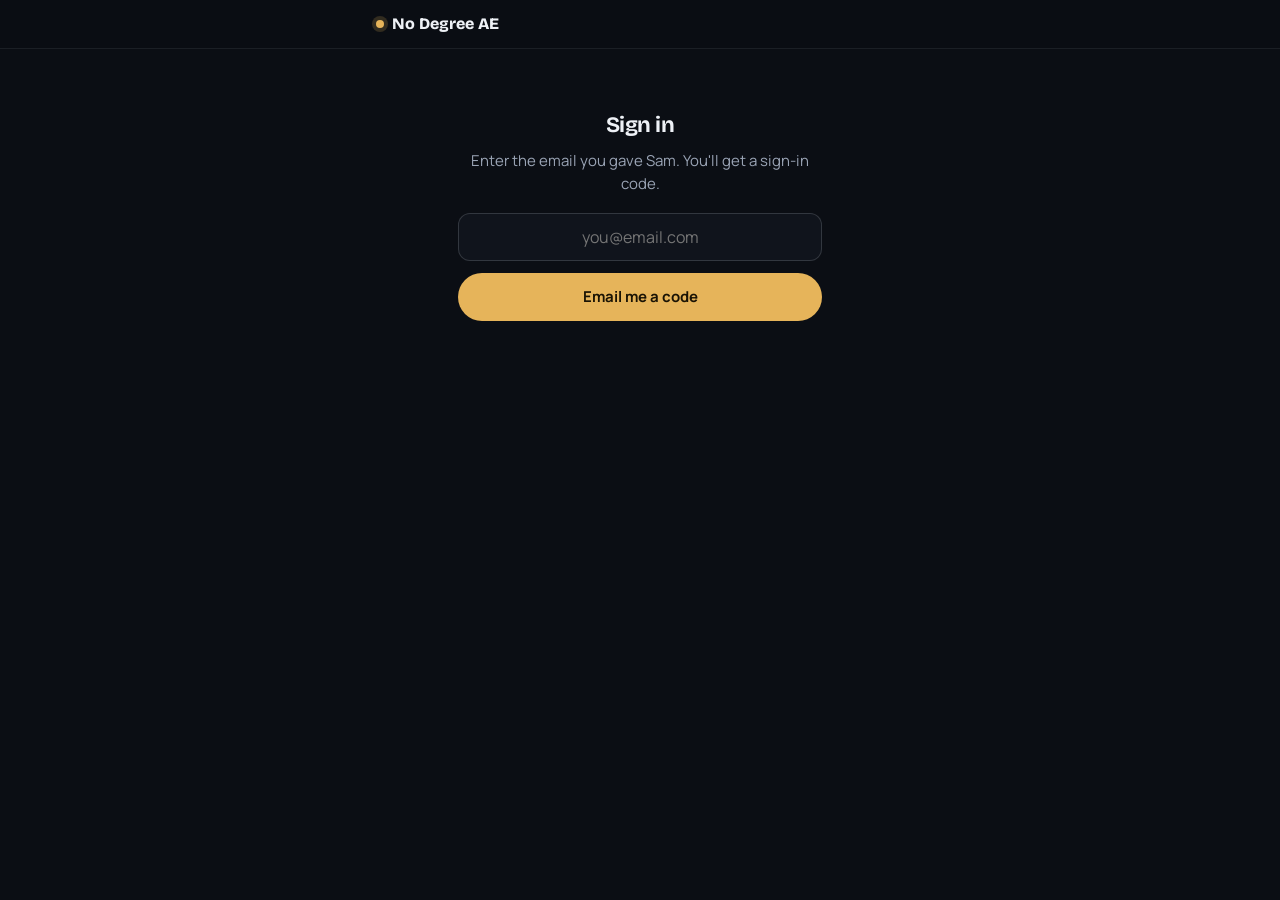
==== portal/index.html @ 03558340 "Client portal with sign-in" ====
<!doctype html>
<html lang="en">
<head>
<meta charset="utf-8">
<meta name="viewport" content="width=device-width, initial-scale=1, viewport-fit=cover">
<meta name="theme-color" content="#0B0E14">
<meta name="robots" content="noindex, nofollow">
<meta name="referrer" content="no-referrer">
<title>Client portal · No Degree AE</title>
<link rel="preconnect" href="https://fonts.googleapis.com">
<link rel="stylesheet" href="https://fonts.googleapis.com/css2?family=Bricolage+Grotesque:opsz,wght@12..96,600;12..96,700;12..96,800&family=Manrope:wght@400;500;600;700&display=swap">
<link rel="stylesheet" href="/portal/portal.css?v=2">
</head>
<body>
<div class="top">
  <div class="wrap">
    <div class="bar1">
      <div class="brand"><i></i>No Degree AE</div>
      <div class="whose"><span id="whose"></span><span class="save" id="save"></span></div>
    </div>
    <div class="tabs" role="tablist" id="tabs" hidden>
      <button role="tab" data-view="today" aria-selected="true">Today</button>
      <button role="tab" data-view="list" aria-selected="false">Full list</button>
    </div>
    <div class="prog" id="prog" hidden>
      <div class="prog-row"><b id="prog-n"></b><span id="prog-t"></span></div>
      <div class="track"><i id="prog-bar"></i></div>
    </div>
  </div>
</div>
<div class="banner" id="banner" hidden></div>
<div class="tbar" id="tbar" hidden><span>Your test page. Clients never see it.</span><span><button id="t-next">Skip to next day</button> <button id="t-reset">Start over</button></span></div>
<main><div class="wrap" id="view"><div class="center"><p>Loading…</p></div></div></main>
<div class="wrap acct" id="acct" hidden></div>

<script src="/portal/supabase.js?v=2.119.0"></script>
<script src="/portal/lib.js?v=2"></script>
<script src="/portal/sb.js?v=2"></script>
<script>
(function () {
  'use strict';
  var esc = PQ.esc, marked = PQ.marked, st = function (id) { return PQ.st(S, id); };
  // Sam can open any client's page read-only from his dashboard: /portal/#ro=<client id>. Row-level security decides if that's allowed.
  var RO = /^#ro=/.test(location.hash), ROID = RO ? location.hash.slice(4) : null, HDR = {};
  var RAW = null, Q = null, S = null, VIEW = 'today', OPEN = {}, outbox = [], sending = false, DRAFT = '', REPDRAFT = {}, MGRDRAFT = {};
  // RAW is the queue Sam loaded. Q is RAW plus any reps the client added themselves.
  var view = document.getElementById('view'), banner = document.getElementById('banner'), saveEl = document.getElementById('save');
  if (RO) document.body.className = 'ro';

  /* ---------- loading ---------- */
  function fail(title, text, retry) {
    document.getElementById('tabs').hidden = true; document.getElementById('prog').hidden = true;
    view.innerHTML = '<div class="center"><h2>' + esc(title) + '</h2><p>' + esc(text) + '</p>' + (retry ? '<div class="acts" style="justify-content:center"><button class="b primary" id="retry">Try again</button></div>' : '') + '</div>';
    if (retry) document.getElementById('retry').addEventListener('click', load);
  }
  function load() {
    PQ.api({ op: 'get', ro: RO, id: ROID }, HDR).then(function (r) {
      if (r.status === 401) return PQ.start(load);
      if (r.status === 404) return fail('Nothing here', RO ? 'That client isn\'t on the list anymore.' : 'Your page isn\'t set up yet. Text Sam.');
      if (r.status !== 200) return fail('Couldn\'t load your queue', 'Something went wrong on our side.', true);
      if (!r.body.queue.companies.length) {
        if (!RO && PQ.me().role === 'admin') { location.replace('/portal/hq.html'); return; }
        document.getElementById('whose').textContent = r.body.name;
        return fail('Your list is being built', 'Sam is putting your companies together. He\'ll tell you when it\'s ready. Your page will be right here.');
      }
      RAW = r.body.queue; S = r.body.state;
      if (!S.items) S.items = {}; if (!S.day) S.day = { i: 0, date: null, taps: 0, ts: null };
      Q = PQ.merge(RAW, S);
      document.getElementById('whose').textContent = r.body.name + (r.body.label ? ' · ' + r.body.label : '');
      document.title = r.body.name + '\'s queue · No Degree AE';
      document.getElementById('tabs').hidden = false;
      if (RO) { banner.className = 'banner info'; banner.textContent = 'Read-only view. Taps are off, and this doesn\'t count as the client opening the page.'; banner.hidden = false; }
      return maybeAdvance().then(render);
    }, function () { fail('You\'re offline', 'Check your connection and try again.', true); });
  }
  /* A new calendar day moves the queue forward one day, but only if yesterday was worked (or had nothing in it). */
  function maybeAdvance() {
    var today = PQ.localDate(), day = S.day;
    if (RO || !day.date || day.date >= today) return Promise.resolve();
    var t = PQ.today(Q, S), next = ((day.taps > 0 || t.total === 0) && !t.past) ? day.i + 1 : day.i;
    return PQ.api({ op: 'day', i: next, d: today }, HDR).then(function (r) { if (r.status === 200) S.day = r.body.day; }, function () {});
  }

  /* ---------- saving ---------- */
  function setSave(text, bad) { saveEl.textContent = text; saveEl.className = 'save' + (bad ? ' bad' : ''); }
  function showBanner(text, btn, fn) {
    banner.className = 'banner'; banner.innerHTML = esc(text) + (btn ? ' <button id="bbtn">' + esc(btn) + '</button>' : ''); banner.hidden = false;
    if (btn) document.getElementById('bbtn').addEventListener('click', fn);
  }
  function hideBanner() { if (!RO) banner.hidden = true; }
  function pump() {
    if (sending || !outbox.length) return;
    sending = true; setSave('Saving…'); attempt(outbox[0], 0);
  }
  function attempt(job, n) {
    PQ.api(job.body, HDR).then(function (r) {
      if (r.status === 200) {
        outbox.shift(); sending = false; hideBanner();
        if (job.body.op === 'day') { S.day = r.body.day; render(); window.scrollTo(0, 0); }
        if (job.body.op === 'suggest') { S.reqs = r.body.reqs; var y = window.scrollY; render(); window.scrollTo(0, y); }
        if (job.body.op === 'setmgr') { S.mgr = r.body.mgr; Q = PQ.merge(RAW, S); var y3 = window.scrollY; render(); window.scrollTo(0, y3); }
        if (job.body.op === 'addrep' || job.body.op === 'delrep') { S.extra = r.body.extra; if (job.body.op === 'delrep') delete S.items[job.body.id]; Q = PQ.merge(RAW, S); var y2 = window.scrollY; render(); window.scrollTo(0, y2); }
        if (outbox.length) pump(); else setSave('Saved');
      } else if (r.status >= 500 && n < 3) {
        setTimeout(function () { attempt(job, n + 1); }, 1200 * (n + 1));
      } else {
        outbox.length = 0; sending = false; setSave('Not saved', true);
        showBanner('That didn\'t save. Reloading your queue.'); load();
      }
    }, function () {
      if (n < 3) return setTimeout(function () { attempt(job, n + 1); }, 1500 * (n + 1));
      sending = false; setSave('Not saved', true);
      showBanner('You\'re offline. Your last taps aren\'t saved yet.', 'Retry', pump);
    });
  }
  function tap(id, set, undo) {
    if (RO) return;
    var now = Date.now();
    if (undo) { delete S.items[id]; }
    else { var it = S.items[id] || (S.items[id] = { t: {} }); if (!it.t) it.t = {}; set.forEach(function (f) { if (!it[f]) { it[f] = true; it.t[f] = now; (it.d || (it.d = {}))[f] = S.day.i || 0; } }); }
    if (!S.day.date) { S.day.date = PQ.localDate(); S.day.ts = now; }
    S.day.taps = (S.day.taps || 0) + 1;
    outbox.push({ body: undo ? { op: 'tap', id: id, undo: true, d: PQ.localDate() } : { op: 'tap', id: id, set: set, d: PQ.localDate() } });
    Q = PQ.merge(RAW, S); // a rep call can unlock the manager steps and change who they're written around
    pump();
  }
  /* The client found companies on their own. They go to Sam to check, never straight into the queue. */
  function suggest() {
    var text = DRAFT.trim(); if (RO || !text) return;
    if (!S.reqs) S.reqs = [];
    S.reqs.push({ id: 'tmp' + Date.now(), t: Date.now(), text: text.slice(0, 2000) }); DRAFT = '';
    outbox.push({ body: { op: 'suggest', text: text.slice(0, 2000) } }); pump();
  }
  /* The client found another SDR or BDR at a company on their list. It goes straight in; the messages write themselves. */
  function addRep(n) {
    var d = REPDRAFT[n] || {}, name = (d.name || '').trim(); if (RO || !name) return;
    REPDRAFT[n] = {}; outbox.push({ body: { op: 'addrep', co: n, name: name.slice(0, 60), url: (d.url || '').trim() } }); pump();
  }
  /* Who's hiring. Sam only lists someone he checked. If not listed (or a rep says it's someone else), the client types the name. */
  function setMgr(n, clear) {
    if (RO) return; var d = MGRDRAFT[n] || {}, name = clear ? '' : (d.name || '').trim();
    if (!clear && !name) return;
    MGRDRAFT[n] = {}; S.mgr = S.mgr || {};
    if (name) S.mgr[n] = { name: name.slice(0, 60), url: (d.url || '').trim(), t: Date.now() }; else delete S.mgr[n];
    Q = PQ.merge(RAW, S);
    outbox.push({ body: { op: 'setmgr', co: n, name: name.slice(0, 60), url: (d.url || '').trim() } }); pump();
    var y = window.scrollY; render(); window.scrollTo(0, y);
  }
  function mgrBox(co) {
    var m = co.mgr, d = MGRDRAFT[co.n] || {}, open = !m || OPEN['mg' + co.n], h = '<div class="mgrbox' + (m ? '' : ' none') + '" id="mgr-' + co.n + '">';
    if (m) {
      h += '<p><span class="lab">Hiring manager</span><br><b>' + esc(m.name) + '</b> · ' + esc(m.role) + (m.fromRep ? ' <span class="tick">from a rep</span>' : ' <span class="lab">(checked by Sam)</span>') + '</p>';
      h += m.fromRep ? '<div class="acts">' + '<button class="undo" data-act="clearmgr" data-co="' + co.n + '">Wrong name? Clear it</button></div>'
                     : '<p class="lab">A rep says it\'s someone else? <button class="undo" data-act="openmgr" data-co="' + co.n + '">Change it</button></p>';
    } else {
      h += '<p><span class="lab">Hiring manager</span><br><b>Not confirmed yet.</b> ' + esc(co.mgrNote || 'Ask a rep who runs the team.') + '</p>' +
           '<p class="lab" style="margin-top:4px">The manager call and email show up once you add the name.</p>';
    }
    if (open && !(m && m.fromRep)) {
      h += '<input class="txt mg-name" data-co="' + co.n + '" placeholder="Name the rep gave you" maxlength="60" value="' + esc(d.name || '') + '"' + (RO ? ' disabled' : '') + '>' +
           '<input class="txt mg-url" data-co="' + co.n + '" placeholder="Their LinkedIn link (optional)" value="' + esc(d.url || '') + '"' + (RO ? ' disabled' : '') + '>' +
           '<div class="acts"><button class="b primary" data-act="setmgr" data-co="' + co.n + '">Save manager</button></div>';
    }
    return h + '</div>';
  }
  function addRepBox(co) {
    if (!co.tpl) return '';
    var d = REPDRAFT[co.n] || {}, nm = co.short || co.name;
    var s = function (label, words) { return ext(label, PQ.search(words), 'lk'); };
    return det('ar' + co.n, 'addrep', 'Add a rep you found <span class="r">SDRs and BDRs only</span>',
      '<p class="lab" style="margin-top:6px">The list has the best ones, not all of them. If nobody answers, find more here: </p>' +
      '<div class="links">' + s('SDR', nm + ' SDR') + s('BDR', nm + ' BDR') + s('Sales development', nm + ' sales development') + s('Business development', nm + ' business development representative') + '</div>' +
      '<p class="lab" style="margin-top:8px">Pick the newest ones. Never AEs, they don\'t hire for this role.</p>' +
      '<input class="txt ar-name" data-co="' + co.n + '" placeholder="Their name" maxlength="60" value="' + esc(d.name || '') + '"' + (RO ? ' disabled' : '') + '>' +
      '<input class="txt ar-url" data-co="' + co.n + '" placeholder="Their LinkedIn link (optional)" value="' + esc(d.url || '') + '"' + (RO ? ' disabled' : '') + '>' +
      '<div class="acts"><button class="b primary" data-act="addrep" data-co="' + co.n + '">Add them</button></div>');
  }
  function addBox() {
    var reqs = S.reqs || [], h = '<div class="plain" id="addbox" style="margin-top:30px"><h3>Found a company you want?</h3>' +
      '<p>Paste job links or company names, one per line. A link to a doc works too. Sam checks every one (score, pay, who they actually hire) before it goes in your queue.</p>' +
      '<textarea id="add-text" class="plaintext" ' + (RO ? 'disabled ' : '') + 'placeholder="https://www.linkedin.com/jobs/view/...&#10;Acme, SDR, Atlanta">' + esc(DRAFT) + '</textarea>' +
      '<div class="acts"><button class="b primary" data-act="suggest">Send to Sam</button></div>';
    if (reqs.length) h += '<div class="next" id="pending"><p class="lab">Sam\'s checking these. The good ones show up in your queue with everything written.</p>' +
      reqs.map(function (r) { return '<div class="msg">' + esc(r.text) + '</div>'; }).join('') + '</div>';
    return h + '</div>';
  }
  function cutBox() {
    if (!Q.cut || !Q.cut.length) return '';
    return '<div class="plain" id="cutbox"><h3>Checked and cut</h3>' + Q.cut.map(function (c) { return '<p><b>' + esc(c[0]) + '.</b> ' + esc(c[1]) + '</p>'; }).join('') + '</div>';
  }
  function nextDay() {
    if (RO) return;
    outbox.push({ body: { op: 'day', i: S.day.i + 1, d: PQ.localDate() } }); pump();
  }

  /* ---------- pieces ---------- */
  var CHIP = { rep: ['Rep', ''], mgr: ['Manager', 'mgr'], email: ['Manager', 'mgr'], apply: ['Apply', 'soft'], rec: ['Recruiter', 'soft'], call: ['Call', 'mgr'], bump: ['Bump', 'mgr'], prep: ['Interview', ''] };
  function doneLabel(i, s) {
    if (i.kind === 'call') return s.booked ? 'Booked a call' : 'Called';
    return { rep: i.find ? 'Requests sent' : 'Request sent', mgr: 'Request sent', email: 'Email sent', apply: 'Applied', rec: 'Request sent', bump: 'Bump sent', prep: 'Sent' }[i.kind];
  }
  function ext(label, url, cls) { return '<a class="' + (cls || 'b') + '" href="' + esc(url) + '" target="_blank" rel="noopener noreferrer">' + esc(label) + '</a>'; }
  function btn(act, id, label, primary, f, sm) { return '<button class="b' + (primary ? ' primary' : '') + (sm ? ' sm' : '') + '" data-act="' + act + '" data-id="' + id + '"' + (f ? ' data-f="' + f + '"' : '') + '>' + label + '</button>'; }
  function undo(id, label) { return '<button class="undo" data-act="undo" data-id="' + id + '">' + (label || 'Undo') + '</button>'; }
  var PSHELP = '<p class="lab">P.S. ideas, only something true: "Still looking for good food spots in Midtown, any recommendations?" · "Saw you ran track at Georgia State, I ran in high school." · "Your post on cold calling objections was gold."</p>';
  function msgBox(text, subject) {
    return '<div class="msg">' + (subject ? '<span class="subj">Subject: ' + esc(subject) + '</span>' : '') + marked(text) + '</div>' + (PQ.hasBlank(text) ? '<p class="fill">Fill in the gold parts before you send.</p>' : '');
  }
  var WAIT = { 1: ['waiting to accept', 'accepted', 'They accepted'], 3: ['waiting on a reply', 'replied', 'They replied'], 5: ['set up the 15 minutes', 'call', 'Call booked'], 8: ['waiting on the referral', 'referred', 'They referred me'] };

  /* The one follow-up: a voice memo, 2 days after the first message with no reply. */
  function fuBlock(i, s, co) {
    if (!i.fu) return '';
    if (s.fu) return '<p class="lab"><span class="tick">&#10003; Voice memo sent.</span> That was the last nudge. If they answer, tap it.</p>';
    if (!PQ.fuDue(S, co, i)) return '';
    return '<p class="lab">No reply in 2 days. Send a voice memo: open your chat with them in the LinkedIn app on your phone, hold the mic button, smile, and say this in your own words. Keep it under 30 seconds. One nudge, then let it go.</p>' + msgBox(i.fu) +
      '<p class="lab"><b>Make it personal.</b> If they post on LinkedIn, mention one of their posts. If you notice anything else on their profile, like a school, a hobby or a team they\'re on, work that in. Only say what\'s true.</p>' +
      '<div class="acts">' + btn('copy', i.id, 'Copy script', false, 'fu') + (i.url ? ext('Open LinkedIn', i.url) : '') + btn('fu', i.id, 'Voice memo sent', true) + '</div>';
  }
  function repBody(i, s, co) {
    var stg = PQ.repStage(s), who = i.find ? 'them' : PQ.first(i.name), h = '';
    var rm = i.extra ? '<button class="undo" data-act="delrep" data-id="' + i.id + '">Remove</button>' : '';
    if (stg === 0) return '<p class="do"><b>Connect. No note.</b></p><div class="acts">' + ext(i.find ? 'Find reps' : 'Open LinkedIn', i.url) + btn('done', i.id, doneLabel(i, s), true) + rm + '</div>';
    h += '<div class="next">';
    if (stg === 1) h += '<p class="lab">Waiting on ' + esc(who) + ' to accept. The next message is ready when they do.</p><div class="acts">' + btn('accepted', i.id, 'They accepted') + '</div>';
    if (stg === 2) h += '<p class="lab">They accepted. Send this today with your resume attached. Fill in the gold parts: your two time windows once, and the P.S. The best messages come from customization, so if you see something better on their profile, lead with that.</p>' + msgBox(i.m1) + PSHELP + '<div class="acts">' + btn('copy', i.id, 'Copy message', false, 'm1') + ext('Open LinkedIn', i.url) + btn('m1', i.id, 'Sent', true) + '</div>';
    if (stg === 3) h += '<p class="lab">Message sent. Tap when ' + esc(who === 'them' ? 'one of them' : who) + ' answers.</p><div class="acts">' + btn('replied', i.id, 'They replied') + '</div>' + fuBlock(i, s, co);
    if (stg === 4) h += '<p class="lab">They answered. ' + (co && !co.mgr ? '<b style="color:var(--gold2)">If they named who\'s hiring, save it under Hiring manager for ' + esc(co.name) + '.</b> ' : '') + 'Lock in a time.</p>' + msgBox(i.m2) + '<div class="acts">' + btn('copy', i.id, 'Copy message', false, 'm2') + ext('Open LinkedIn', i.url) + btn('m2', i.id, 'Sent', true) + '</div>';
    if (stg === 5) h += '<p class="lab">They replied. Set up the 15 minutes and send a calendar invite with your number. Tap when it\'s on the calendar.</p><div class="acts">' + btn('call', i.id, 'Call booked', true) + '</div>';
    if (stg === 6) h += '<p class="lab"><span class="tick">&#10003; Call booked.</span> 15 minutes. Learn the team, find out who\'s hiring, then ask for the referral.</p>' + msgBox(i.callq) + '<div class="acts">' + btn('talked', i.id, 'Call done', true) + '</div>';
    if (stg === 7) h += '<p class="lab">Send this the same day. ' + (co && !co.mgr ? '<b style="color:var(--gold2)">If they named who\'s hiring, save it under Hiring manager for ' + esc(co.name) + '.</b> ' : '') + 'If they said yes to referring you, do exactly what they told you, then tap "They referred me."</p>' + msgBox(i.m3) +
      '<p class="lab">For the gold line, something real from the call, like: "Already started watching those Gong calls you mentioned." "Good luck at your game this weekend." "Hope the move to the new team goes smooth."</p>' + '<div class="acts">' + btn('copy', i.id, 'Copy message', false, 'm3') + ext('Open LinkedIn', i.url) + btn('m3', i.id, 'Sent', true) + '</div>';
    if (stg === 8) h += '<p class="lab">Thank-you sent. Tap when they refer you.</p><div class="acts">' + btn('referred', i.id, 'They referred me', true) + '</div>';
    if (stg === 9) h += '<p class="lab"><span class="tick">&#10003; Referred.</span> Do what they told you, then use the Apply step for ' + esc(co ? co.name : 'this company') + ' (the recruiter message is there). Message the manager too if you haven\'t yet.</p>';
    h += '<div class="acts" style="margin-top:4px">' + undo(i.id, 'Start this person over') + rm + '</div></div>';
    return h;
  }
  /* Manager: connect with no note on day 1. The LinkedIn message only goes out once a rep has said who's hiring, and names that rep. */
  function mgrBody(i, s, co) {
    var who = PQ.first(i.name);
    if (!s.done) return '<p class="do"><b>Connect. No note.</b> Don\'t message them yet.</p><div class="acts">' + ext('Open LinkedIn', i.url) + btn('done', i.id, 'Request sent', true) + '</div>';
    if (!i.dm) return undo(i.id);
    var h = '<div class="next">';
    if (!s.accepted) h += '<p class="lab">Waiting on ' + esc(who) + ' to accept.</p><div class="acts">' + btn('accepted', i.id, 'They accepted') + '</div>';
    else if (!s.m1 && !(co && co.unlocked)) h += '<p class="lab">Connected. Your message to ' + esc(who) + ' unlocks once a rep tells you who\'s hiring. A message that names someone on their team gets read, a cold one gets buried.</p>';
    else if (!s.m1) h += '<p class="lab">A rep pointed you here. Send this first, then make the call (it\'s under Calls first).</p>' + msgBox(i.dm) + '<div class="acts">' + btn('copy', i.id, 'Copy message', false, 'dm') + ext('Open LinkedIn', i.url) + btn('m1', i.id, 'Sent', true) + '</div>';
    else if (s.replied) h += '<p class="lab"><span class="tick">&#10003; They replied.</span> Text Sam so you\'re ready for the next step.</p>';
    else h += '<p class="lab">Message sent. Tap when ' + esc(who) + ' answers.</p><div class="acts">' + btn('replied', i.id, 'They replied') + '</div>' + fuBlock(i, s, co);
    return h + '<div class="acts" style="margin-top:4px">' + undo(i.id, 'Start this person over') + '</div></div>';
  }
  function card(e, showCo) {
    var i = e.it, s = st(i.id), c = CHIP[i.kind], h = '';
    h += '<div class="card-top"><div class="chips"><span class="chip ' + c[1] + '">' + c[0] + '</span>' + (showCo && i.name.indexOf('(') < 0 ? '<span class="coname">' + esc(e.co.name) + '</span>' : '') + '</div>' +
         (s.done ? '<span class="tick">&#10003; ' + doneLabel(i, s) + '</span>' : '') + '</div>';
    h += '<p class="who">' + esc(i.name) + '</p><p class="role">' + esc(i.role) + '</p>';
    if (i.kind === 'rep') h += repBody(i, s, e.co);
    if (i.kind === 'mgr') h += mgrBody(i, s, e.co);
    if (i.kind === 'email') {
      h += msgBox(i.body, i.subject);
      h += s.done ? undo(i.id) : '<div class="acts"><a class="b" href="mailto:?subject=' + encodeURIComponent(i.subject) + '&amp;body=' + encodeURIComponent(i.body) + '">Open in my email</a>' + btn('copy', i.id, 'Copy', false, 'body') + btn('done', i.id, 'Email sent', true) + '</div>';
    }
    if (i.kind === 'apply') h += s.done ? recBlock(e.co) + undo(i.id) : '<div class="acts">' + i.links.map(function (l) { return ext(i.links.length > 1 ? l[0] : 'Open the posting', l[1]); }).join('') + btn('done', i.id, 'Applied', true) + '</div>';
    if (i.kind === 'rec') h += s.done ? '<p class="lab">Connected. Your message to the recruiter shows up in the Apply step the day you apply.</p>' + undo(i.id) : '<p class="do"><b>Connect. No note.</b> Don\'t message them yet.</p><div class="acts">' + ext(i.named ? 'Open LinkedIn' : 'Find recruiter', i.url) + btn('done', i.id, 'Request sent', true) + '</div>';
    if (i.kind === 'call') h += s.done ? undo(i.id) : msgBox(i.script) + '<div class="acts">' + btn('copy', i.id, 'Copy script', false, 'script') + btn('done', i.id, 'Called, no meeting yet') + btn('booked', i.id, 'Booked a call', true) + '</div>';
    if (i.kind === 'bump' || i.kind === 'prep') { h += msgBox(i.text); h += s.done ? undo(i.id) : '<div class="acts">' + btn('copy', i.id, 'Copy message', false, 'text') + btn('done', i.id, i.kind === 'bump' ? 'Bump sent' : 'Sent', true) + '</div>'; }
    return '<div class="card' + (s.done ? ' done' : '') + '" id="card-' + i.id + '">' + h + '</div>';
  }
  /* The recruiter message, inside the Apply step once they've applied. Same day, names the referral if there is one. */
  function recBlock(co) {
    var r = co && co.items.filter(function (x) { return x.kind === 'rec'; })[0]; if (!r) return '';
    var rs = st(r.id), long = (r.text || '').length > 300;
    if (rs.m1) return '<p class="lab"><span class="tick">&#10003; Recruiter messaged.</span> If they reply, text Sam so you\'re ready for the screen.</p>';
    return '<div class="next"><p class="lab"><b>Now message the recruiter, today.</b> ' + esc(r.name) + (r.named ? '' : ' (find whoever posted the job)') + '. If they accepted your request, send it as a message. If not, send it as a connection note' + (long ? ', using the short version (notes max out at 300 characters).' : '.') + '</p>' +
      msgBox(r.text) + (long ? '<p class="lab">Short version for a connection note:</p>' + msgBox(r.textShort) : '') +
      '<div class="acts">' + btn('copy', r.id, 'Copy message', false, 'text') + (long ? btn('copy', r.id, 'Copy short', false, 'textShort') : '') + ext(r.named ? 'Open LinkedIn' : 'Find recruiter', r.url) + btn('m1', r.id, 'Recruiter message sent', true) + '</div></div>';
  }
  function waitRow(e) {
    if (e.it.kind === 'mgr' && PQ.repStage(st(e.it.id)) === 2) return '<div class="wrow" id="wait-' + e.it.id + '"><div><div class="n">' + esc(e.it.name) + '</div><div class="s">' + esc(e.co.name) + ' · connected, message unlocks after a rep call</div></div></div>';
    var w = WAIT[PQ.repStage(st(e.it.id))];
    return '<div class="wrow" id="wait-' + e.it.id + '"><div><div class="n">' + esc(e.it.name) + '</div><div class="s">' + esc(e.co.name) + ' · ' + w[0] + '</div></div>' + btn(w[1], e.it.id, w[2], false, null, true) + '</div>';
  }
  function coCount(items) { var d = items.filter(function (i) { return st(i.id).done; }).length; return d === items.length ? '<span class="tick">&#10003; all ' + items.length + '</span>' : d + ' of ' + items.length; }
  function coTitle(co) { return co.n + '. ' + esc(co.name) + '<span class="score">' + esc(co.score) + '</span>' + (co.yours ? '<span class="score yours">You found it</span>' : '') + (PQ.interview(S, co) ? '<span class="iv">Interview</span>' : ''); }
  function coInfo(co) {
    return '<p class="co-meta">' + esc(co.loc) + ' · ' + esc(co.pay) + '</p><p class="co-why">' + esc(co.why) + '</p><div class="links">' + co.links.map(function (l) { return ext(l[0], l[1], 'lk'); }).join('') + '</div>' +
      '<p class="lab" style="margin-top:6px">Posting shows 100+ applicants or says it\'s closing soon? Don\'t wait for the referral: apply today, then ask a rep to flag you to the manager.</p>';
  }
  function det(key, cls, summary, body) { return '<details class="box ' + cls + '" data-k="' + key + '"' + (OPEN[key] ? ' open' : '') + '><summary>' + summary + '</summary>' + body + '</details>'; }
  function loomBox() {
    return det('loom', '', 'Record your Loom <span class="r">60-90 sec, once</span>', '<div class="msg">' + marked(Q.loom) + '</div><p class="fill">Phone camera, one take. Paste the link wherever you see [Loom link].</p>');
  }
  function teaser() {
    var t = PQ.tomorrow(Q, S), parts = [];
    if (t.calls) parts.push('call ' + PQ.plural(t.calls, 'manager'));
    if (t.names.length) parts.push(t.names.length === 1 ? t.names[0] : t.names.slice(0, -1).join(', ') + ' and ' + t.names[t.names.length - 1]);
    if (t.bumps) parts.push('bump ' + PQ.plural(t.bumps, 'manager'));
    if (t.applies) parts.push('apply at ' + PQ.plural(t.applies, 'company').replace('companys', 'companies'));
    return t.empty ? 'Voice memos and replies only. Anything a rep or manager sends you, tap it here.' : parts.join(', then ').replace(/^./, function (c) { return c.toUpperCase(); }) + '.';
  }

  /* ---------- views ---------- */
  function renderToday(t) {
    var tot = PQ.totals(Q, S), h = '';
    h += '<div class="stats"><div class="stat"><b>' + tot.accepted + '</b><span>Accepted</span></div><div class="stat"><b>' + tot.replies + '</b><span>Replies</span></div>' +
         '<div class="stat"><b>' + (tot.repCalls + tot.meetings) + '</b><span>Calls</span></div><div class="stat' + (tot.interviews ? ' hot' : '') + '"><b>' + tot.interviews + '</b><span>Interviews</span></div></div>';
    if (t.allDone || (t.total === 0 && !t.past)) {
      h += '<div class="plain gold"><h3>' + (t.allDone ? 'Done for today.' : 'No new companies today.') + '</h3><p>' + (t.allDone ? 'Tomorrow: ' : 'Work the follow-ups below. Next up: ') + esc(teaser()) + '</p>' +
           '<div class="acts"><button class="b" data-act="nextday">Open tomorrow\'s queue now</button></div></div>';
    }
    if (t.past && t.total === 0) h += '<div class="plain gold"><h3>You\'ve worked the whole list.</h3><p>Sam\'s lining up your next companies. Keep tapping follow-ups as replies come in.</p></div>';
    if (t.d === 0 && Q.loom) h += loomBox();
    function sec(title, sub, body) { return '<section class="sec"><h2>' + title + '</h2><p class="sub">' + sub + '</p>' + body + '</section>'; }
    if (t.preps.length) h += sec('Interview prep', 'Prep before, thank-you after. This is what gets you the offer.', t.preps.map(function (e) { return card(e, true); }).join(''));
    if (t.calls.length) h += sec('Calls first', 'Hiring managers. Call, then send the email right after, even if you got voicemail.', t.calls.map(function (e) { return card(e, true); }).join(''));
    if (t.act.length) h += sec('Your move', 'These people are waiting on you.', t.act.map(function (e) { return card(e, true); }).join(''));
    if (t.fu.length) h += sec('Voice memos', 'No reply in 2 days. One voice memo each, then let it go.', t.fu.map(function (e) { return card(e, true); }).join(''));
    if (t.leftovers.length) h += sec('Left over', 'From earlier days. Clear these before the new ones.', t.leftovers.map(function (e) { return card(e, true); }).join(''));
    if (t.applies.length) h += sec('Apply', 'A week in. Got a referral? Use their link. No referral? Apply directly today.', t.applies.map(function (e) { return card(e, true); }).join(''));
    if (t.bumps.length) h += sec('Bump the managers', 'It\'s been a few days. One short update each.', t.bumps.map(function (e) { return card(e, true); }).join(''));
    if (t.added.length) h += sec('More reps', 'The next few at companies you\'ve already started, plus any you added. Same play: connect with no note.', t.added.map(function (e) { return card(e, true); }).join(''));
    t.newCos.forEach(function (n) {
      h += '<section class="co"><div class="co-head"><h2>' + coTitle(n.co) + '</h2><span class="count">' + coCount(n.items) + '</span></div>' + coInfo(n.co) +
           mgrBox(n.co) + n.items.map(function (i) { return card({ co: n.co, it: i }); }).join('') + addRepBox(n.co) + '</section>';
    });
    if (t.wait.length) h += sec('Waiting on them', 'Tap the moment something changes.', t.wait.map(waitRow).join(''));
    if (!t.allDone && t.total > 0 && !t.past) h += '<div class="locked"><h3>Tomorrow</h3>' + esc(teaser()) + '</div>';
    h += '<div class="locked"><h3>Booked an interview?</h3>Open the company in Full list and tap Interview booked. Sam sees it on his dashboard.</div>';
    h += '<div class="locked" style="margin-top:12px"><h3>Found a company you want?</h3>Add it at the bottom of Full list. Sam checks it before it goes in your queue.' +
         ((S.reqs || []).length ? ' <b style="color:var(--gold2)">' + S.reqs.length + ' with Sam now.</b>' : '') + '</div>';
    return h;
  }
  function renderList() {
    var h = '';
    if (Q.pitch && Q.pitch.length) h += '<div class="plain" style="margin-top:0"><h3>Your pitch</h3>' + Q.pitch.map(function (p) { return '<p>' + marked(p) + '</p>'; }).join('') + '</div>';
    if (Q.loom) h += loomBox();
    var tiers = {}; Q.companies.forEach(function (c) { (tiers[c.tier] = tiers[c.tier] || []).push(c); });
    Object.keys(tiers).sort().forEach(function (tr) {
      var T = Q.tiers && Q.tiers[tr];
      if (T) h += '<div class="tier"><h2>' + esc(T[0]) + '</h2><p>' + esc(T[1]) + '</p></div>';
      tiers[tr].forEach(function (co) {
        var iv = PQ.interview(S, co), hideBump = PQ.bumpHidden(S, co);
        var items = co.items.filter(function (i) { return i.kind === 'prep' ? iv : !(i.kind === 'bump' && hideBump && !st(i.id).done); });
        var sum = '<span class="nm">' + coTitle(co) + '</span><span class="r">' + coCount(items) + '</span>';
        var ivBox = iv ? '<div class="acts"><span class="tick">&#10003; Interview booked</span>' + undo('co' + co.n) + '</div>'
                       : '<div class="acts"><button class="b" data-act="interview" data-id="co' + co.n + '">Interview booked</button></div>';
        h += det('co' + co.n, 'co-acc', sum, coInfo(co) + ivBox + mgrBox(co) + items.map(function (i) { return card({ co: co, it: i }); }).join('') + addRepBox(co));
      });
    });
    h += addBox() + cutBox();
    if (Q.outro) h += '<div class="locked"><h3>' + esc(Q.outro[0]) + '</h3>' + esc(Q.outro[1]) + '</div>';
    return h;
  }
  function render() {
    var t = PQ.today(Q, S);
    view.innerHTML = VIEW === 'today' ? renderToday(t) : renderList();
    document.getElementById('prog').hidden = VIEW !== 'today';
    document.getElementById('prog-n').textContent = t.done + ' of ' + t.total;
    document.getElementById('prog-t').textContent = 'Day ' + (t.d + 1) + (PQ.daySummary(t) ? ' · ' + PQ.daySummary(t) : '');
    document.getElementById('prog-bar').style.width = (t.total ? Math.round(100 * t.done / t.total) : 0) + '%';
  }

  /* ---------- events ---------- */
  view.addEventListener('toggle', function (e) { var k = e.target.getAttribute && e.target.getAttribute('data-k'); if (k) OPEN[k] = e.target.open; }, true);
  view.addEventListener('input', function (e) {
    if (e.target.id === 'add-text') DRAFT = e.target.value;
    var co = e.target.getAttribute('data-co');
    if (co && /mg-(name|url)/.test(e.target.className)) { var md = MGRDRAFT[co] || (MGRDRAFT[co] = {}); md[/mg-name/.test(e.target.className) ? 'name' : 'url'] = e.target.value; }
    if (co && /ar-(name|url)/.test(e.target.className)) { var d = REPDRAFT[co] || (REPDRAFT[co] = {}); d[/ar-name/.test(e.target.className) ? 'name' : 'url'] = e.target.value; }
  });
  view.addEventListener('click', function (e) {
    var b = e.target.closest('[data-act]'); if (!b) return;
    var act = b.getAttribute('data-act'), id = b.getAttribute('data-id');
    if (act === 'copy') { var f = PQ.find(Q, id); if (f) PQ.copy(f.it[b.getAttribute('data-f')], b); return; }
    if (RO) return;
    if (act === 'nextday') { nextDay(); return; }
    if (act === 'suggest') { suggest(); var y0 = window.scrollY; render(); window.scrollTo(0, y0); return; }
    if (act === 'addrep') { addRep(Number(b.getAttribute('data-co'))); return; }
    if (act === 'setmgr') { setMgr(Number(b.getAttribute('data-co'))); return; }
    if (act === 'clearmgr') { setMgr(Number(b.getAttribute('data-co')), true); return; }
    if (act === 'openmgr') { OPEN['mg' + b.getAttribute('data-co')] = true; var y1 = window.scrollY; render(); window.scrollTo(0, y1); return; }
    if (act === 'delrep') { outbox.push({ body: { op: 'delrep', id: id } }); pump(); return; }
    var wasDone = PQ.today(Q, S).allDone;
    if (act === 'undo') tap(id, null, true);
    else if (act === 'booked') tap(id, ['done', 'booked']);
    else tap(id, [act]);
    var y = window.scrollY; render();
    // Finishing the last step of the day jumps to the top, where "Done for today" is.
    window.scrollTo(0, (!wasDone && VIEW === 'today' && PQ.today(Q, S).allDone) ? 0 : y);
  });
  Array.prototype.forEach.call(document.querySelectorAll('.tabs button'), function (b) {
    b.addEventListener('click', function () {
      VIEW = b.getAttribute('data-view');
      Array.prototype.forEach.call(document.querySelectorAll('.tabs button'), function (x) { x.setAttribute('aria-selected', x === b); });
      if (Q) { render(); window.scrollTo(0, 0); }
    });
  });
  PQ.start(function (me) {
    var tb = document.getElementById('tbar'); tb.hidden = !(me.role === 'admin' && !RO);
    load();
  });
  document.getElementById('t-next').addEventListener('click', function () { PQ.api({ op: 'test.next' }).then(function () { load(); window.scrollTo(0, 0); }); });
  document.getElementById('t-reset').addEventListener('click', function () { PQ.api({ op: 'test.reset' }).then(function () { load(); window.scrollTo(0, 0); }); });
})();
</script>
</body>
</html>
---- portal/portal.css ----
/* Client portal + dashboard. Same tokens as nodegreeae.com. */
:root{
  --bg:#0B0E14; --bg2:#10141C; --panel:#141923; --panel2:#1A2130;
  --line:rgba(226,232,240,.08); --line2:rgba(226,232,240,.16);
  --fg:#EEF1F6; --muted:#9AA4B5; --dim:#6B7486;
  --gold:#E6B45A; --gold2:#F3CF85; --gold-ink:#1A1304; --ok:#6FCF97; --bad:#F2A27C;
  --display:"Bricolage Grotesque",ui-sans-serif,system-ui,sans-serif;
  --body:"Manrope",ui-sans-serif,system-ui,-apple-system,"Segoe UI",sans-serif;
  color-scheme:dark;
}
*{box-sizing:border-box}
body{margin:0;background:var(--bg);color:var(--fg);font-family:var(--body);font-size:16px;line-height:1.5;-webkit-font-smoothing:antialiased}
button,textarea,input{font:inherit;color:inherit}
button{cursor:pointer}
a{color:inherit}
.wrap{max-width:560px;margin:0 auto;padding:0 16px}
.wide{max-width:860px}
h1,h2,h3{font-family:var(--display);letter-spacing:-.02em;margin:0}
p{margin:0}
[hidden]{display:none!important}

.top{position:sticky;top:0;z-index:5;background:rgba(11,14,20,.94);backdrop-filter:blur(14px);-webkit-backdrop-filter:blur(14px);border-bottom:1px solid var(--line)}
.top .wrap{padding-top:12px;padding-bottom:12px}
.bar1{display:flex;align-items:center;justify-content:space-between;gap:12px}
.brand{font-family:var(--display);font-weight:800;font-size:16px;display:flex;align-items:center;gap:8px}
.brand i{width:8px;height:8px;border-radius:50%;background:var(--gold);box-shadow:0 0 0 4px rgba(230,180,90,.18)}
.whose{font-size:13px;color:var(--muted);text-align:right}
.save{font-size:12px;color:var(--dim);margin-left:8px;white-space:nowrap}
.save.bad{color:var(--bad)}
.tabs{display:grid;grid-template-columns:repeat(2,1fr);background:var(--panel);border:1px solid var(--line);border-radius:999px;padding:3px;margin-top:10px}
.tabs button{border:0;background:transparent;font-size:13.5px;font-weight:600;color:var(--muted);padding:7px 8px;border-radius:999px}
.tabs button[aria-selected="true"]{background:var(--gold);color:var(--gold-ink)}
.prog{margin-top:12px}
.prog-row{display:flex;align-items:baseline;justify-content:space-between;gap:12px}
.prog-row b{font-family:var(--display);font-size:22px;font-weight:700;font-variant-numeric:tabular-nums;white-space:nowrap}
.prog-row span{font-size:13px;color:var(--muted);text-align:right}
.track{height:6px;border-radius:99px;background:var(--panel2);margin-top:8px;overflow:hidden}
.track i{display:block;height:100%;width:0;background:var(--gold);border-radius:99px;transition:width .25s ease}
.banner{background:#2A1D12;border-bottom:1px solid rgba(242,162,124,.35);color:#F6C7AE;font-size:13.5px;padding:9px 16px;text-align:center}
.banner button{margin-left:8px;border:1px solid rgba(242,162,124,.5);background:transparent;border-radius:99px;font-size:12.5px;font-weight:700;padding:3px 10px}
.banner.info{background:var(--bg2);border-color:var(--line);color:var(--muted)}

main{padding:20px 0 72px}
.stats{display:grid;grid-template-columns:repeat(4,1fr);gap:8px;margin-bottom:16px}
.stat{background:var(--panel);border:1px solid var(--line);border-radius:14px;padding:10px 10px 9px}
.stat b{display:block;font-family:var(--display);font-size:21px;font-variant-numeric:tabular-nums;line-height:1.1}
.stat span{font-size:11.5px;color:var(--muted)}
.stat.hot{border-color:rgba(230,180,90,.5)} .stat.hot b{color:var(--gold2)}

.sec{margin-top:28px}
.sec > h2{font-size:19px;font-weight:700}
.sec > .sub{font-size:13.5px;color:var(--muted);margin-top:2px}
.co{margin-top:26px}
.co-head{display:flex;align-items:baseline;justify-content:space-between;gap:10px}
.co-head h2{font-size:22px;font-weight:700}
.score{font-family:var(--body);font-size:12px;font-weight:700;color:var(--gold2);border:1px solid rgba(230,180,90,.35);border-radius:99px;padding:1px 7px;margin-left:8px;vertical-align:middle;letter-spacing:0}
.iv{font-family:var(--body);font-size:11px;font-weight:800;letter-spacing:.08em;text-transform:uppercase;color:var(--gold-ink);background:var(--gold);border-radius:99px;padding:2px 8px;margin-left:8px;vertical-align:middle}
.count{font-size:13px;color:var(--muted);font-variant-numeric:tabular-nums;white-space:nowrap}
.co-meta{font-size:13px;color:var(--muted);margin-top:2px}
.co-why{font-size:14px;opacity:.88;margin-top:8px}
.links{display:flex;flex-wrap:wrap;gap:6px 14px;margin-top:8px;font-size:13.5px}
.links a{color:var(--gold2);text-underline-offset:3px}

.card{background:var(--panel);border:1px solid var(--line);border-radius:16px;padding:14px;margin-top:10px}
.card.done{border-color:rgba(111,207,151,.28)}
.card-top{display:flex;align-items:flex-start;justify-content:space-between;gap:10px}
.chips{display:flex;align-items:center;gap:8px;flex-wrap:wrap}
.chip{font-size:10.5px;letter-spacing:.1em;text-transform:uppercase;font-weight:700;color:var(--gold);border:1px solid rgba(230,180,90,.35);border-radius:99px;padding:2px 8px;white-space:nowrap}
.chip.mgr{color:var(--fg);border-color:var(--line2)}
.chip.soft{color:var(--muted);border-color:var(--line2)}
.coname{font-size:12.5px;color:var(--muted);font-weight:600}
.who{font-weight:700;font-size:16px;margin-top:8px}
.role{font-size:13.5px;color:var(--muted);margin-top:1px}
.do{font-size:14.5px;margin-top:10px}
.do b{color:var(--gold2);font-weight:700}
.msg{background:var(--bg2);border:1px solid var(--line);border-radius:12px;padding:12px;margin-top:10px;font-size:14.5px;white-space:pre-wrap;overflow-wrap:anywhere}
.msg .subj{display:block;color:var(--muted);font-size:13px;margin-bottom:8px;white-space:normal}
.msg mark{background:rgba(230,180,90,.18);color:var(--gold2);border-radius:4px;padding:0 3px}
.fill{font-size:12.5px;color:var(--gold2);margin-top:6px}
.acts{display:flex;flex-wrap:wrap;gap:8px;margin-top:12px;align-items:center}
.b{display:inline-flex;align-items:center;justify-content:center;min-height:42px;padding:0 14px;border-radius:999px;border:1px solid var(--line2);background:transparent;font-size:14px;font-weight:600;text-decoration:none}
.b:hover{border-color:rgba(226,232,240,.3)}
.b.primary{background:var(--gold);border-color:transparent;color:var(--gold-ink);font-weight:700}
.b.primary:hover{background:var(--gold2)}
.b.sm{min-height:34px;padding:0 12px;font-size:13px}
.b:focus-visible,summary:focus-visible,.tabs button:focus-visible,a:focus-visible{outline:2px solid var(--gold);outline-offset:2px}
.tick{display:inline-flex;align-items:center;gap:6px;color:var(--ok);font-size:13.5px;font-weight:700;white-space:nowrap}
.undo{border:0;background:transparent;color:var(--dim);font-size:12.5px;text-decoration:underline;padding:6px 4px}
.next{border-top:1px dashed var(--line2);margin-top:14px;padding-top:12px}
.lab{font-size:13px;color:var(--muted)}
.wrow{display:flex;align-items:center;justify-content:space-between;gap:10px;background:var(--panel);border:1px solid var(--line);border-radius:14px;padding:10px 12px;margin-top:8px}
.wrow .n{font-weight:700;font-size:14.5px}
.wrow .s{font-size:12.5px;color:var(--muted)}
.ro [data-act]:not([data-act="copy"]){opacity:.4;pointer-events:none}

details.box{background:var(--panel);border:1px solid var(--line);border-radius:16px;padding:14px;margin-top:10px}
details.box > summary{cursor:pointer;font-weight:700;list-style:none;display:flex;justify-content:space-between;gap:10px;align-items:center}
details.box > summary::-webkit-details-marker{display:none}
details.box > summary .r{font-size:13px;color:var(--muted);font-weight:500;white-space:nowrap}
details.box[open] > summary{margin-bottom:4px}
details.co-acc > summary .nm{font-family:var(--display);font-size:18px;letter-spacing:-.01em}
.tier{margin-top:30px}
.tier h2{font-size:13px;letter-spacing:.14em;text-transform:uppercase;color:var(--gold);font-family:var(--body);font-weight:700}
.tier p{font-size:14px;color:var(--muted);margin-top:4px}
.plain{background:var(--panel);border:1px solid var(--line);border-radius:16px;padding:14px;font-size:14.5px;margin-top:10px}
.plain h3{font-size:16px;margin-bottom:6px}
.plain p + p{margin-top:8px}
.plain.gold{border-color:rgba(230,180,90,.45)}
.locked{margin-top:30px;border:1px dashed var(--line2);border-radius:16px;padding:16px;color:var(--muted);font-size:14.5px}
.locked h3{font-size:16px;color:var(--fg);margin-bottom:6px}
.center{text-align:center;padding:56px 8px;color:var(--muted)}
.center h2{color:var(--fg);font-size:22px;margin-bottom:8px}

/* dashboard */
.row{background:var(--panel);border:1px solid var(--line);border-radius:16px;padding:14px;margin-top:12px}
.row-top{display:flex;justify-content:space-between;align-items:baseline;gap:10px;flex-wrap:wrap}
.row-top b{font-size:18px;font-family:var(--display)}
.row-top span{font-size:13px;color:var(--muted)}
.flag{font-size:11px;font-weight:800;letter-spacing:.06em;text-transform:uppercase;border-radius:99px;padding:2px 8px;margin-left:8px;vertical-align:middle;border:1px solid rgba(242,162,124,.5);color:var(--bad)}
.flag.good{border-color:rgba(111,207,151,.4);color:var(--ok)}
.nums{display:grid;grid-template-columns:repeat(4,1fr);gap:6px;margin-top:10px}
.nums div{background:var(--bg2);border-radius:10px;padding:8px}
.nums b{display:block;font-family:var(--display);font-size:18px;font-variant-numeric:tabular-nums}
.nums span{font-size:11.5px;color:var(--muted)}
.nums .hot b{color:var(--gold2)}
@media (min-width:700px){.nums{grid-template-columns:repeat(8,1fr)}}
.spark{display:flex;align-items:flex-end;gap:6px;height:44px;margin-top:12px}
.spark div{flex:1;display:flex;flex-direction:column;align-items:center;justify-content:flex-end;gap:3px;height:100%}
.spark i{display:block;width:100%;max-width:26px;border-radius:4px 4px 2px 2px;background:var(--gold);min-height:2px}
.spark i.z{background:var(--panel2)}
.spark span{font-size:10.5px;color:var(--dim)}
.foot{font-size:13px;color:var(--muted);margin-top:10px}
.log{font-size:13px;color:var(--muted);margin-top:8px;display:grid;gap:4px}
.log b{color:var(--fg);font-weight:600}
.colist{display:grid;gap:4px;margin-top:8px;font-size:13.5px}
.colist div{display:flex;justify-content:space-between;gap:10px}
.colist span{color:var(--muted);font-variant-numeric:tabular-nums}
textarea{width:100%;min-height:120px;background:var(--bg2);border:1px solid var(--line2);border-radius:12px;padding:10px;font-family:ui-monospace,Menlo,monospace;font-size:12.5px}
.field{display:block;font-size:13px;color:var(--muted);margin-top:10px}
textarea.plaintext{font-family:var(--body);font-size:16px;min-height:96px;margin-top:10px}
input.txt{display:block;width:100%;background:var(--bg2);border:1px solid var(--line2);border-radius:12px;padding:10px 12px;font-size:16px;margin-top:8px}
input.txt:focus-visible,textarea:focus-visible{outline:2px solid var(--gold);outline-offset:1px}
.mgrbox{background:var(--panel);border:1px solid var(--line);border-radius:16px;padding:12px 14px;margin-top:10px;font-size:14.5px}
.mgrbox.none{border-color:rgba(230,180,90,.45)}
.mgrbox .tick{font-size:12.5px}
details.addrep{background:transparent;border-style:dashed}
details.addrep > summary{font-weight:600;font-size:14.5px}
.score.yours{color:var(--muted);border-color:var(--line2)}
.flag.gold{border-color:rgba(230,180,90,.55);color:var(--gold2)}
.linkbox{font-family:ui-monospace,Menlo,monospace;font-size:12px;background:var(--bg2);border:1px solid var(--line);border-radius:10px;padding:8px;margin-top:8px;overflow-wrap:anywhere;color:var(--muted)}
@media (prefers-reduced-motion:reduce){.track i{transition:none}}

/* ---- sign in, account line, Sam's test bar (portal v2) ---- */
.login{max-width:380px;margin:0 auto;padding-top:40px}
.login p{font-size:15px}
.login p b{color:var(--fg);overflow-wrap:anywhere}
.login form{margin-top:18px}
.login input.txt{text-align:center;min-height:48px}
.login input.code{font-size:24px;letter-spacing:.3em;font-weight:700;font-variant-numeric:tabular-nums}
.login .acts{justify-content:center}
.login .b.primary{width:100%;min-height:48px;font-size:15px}
.login .b[disabled]{opacity:.6}
.lg-msg{margin-top:14px;color:var(--bad);font-size:14px}
.acct{font-size:12.5px;color:var(--dim);text-align:center;padding-top:8px;padding-bottom:calc(28px + env(safe-area-inset-bottom,0px));overflow-wrap:anywhere}
.acct a{color:var(--muted);text-underline-offset:3px}
.tbar{background:var(--bg2);border-bottom:1px solid var(--line);font-size:12.5px;color:var(--muted);padding:8px 16px;display:flex;flex-wrap:wrap;gap:6px 10px;align-items:center;justify-content:center;text-align:center}
.tbar button{border:1px solid var(--line2);background:transparent;border-radius:999px;color:var(--fg);font:inherit;padding:5px 12px;cursor:pointer}
[hidden]{display:none!important}
.login input.code::placeholder{letter-spacing:0;font-weight:500;font-size:16px}
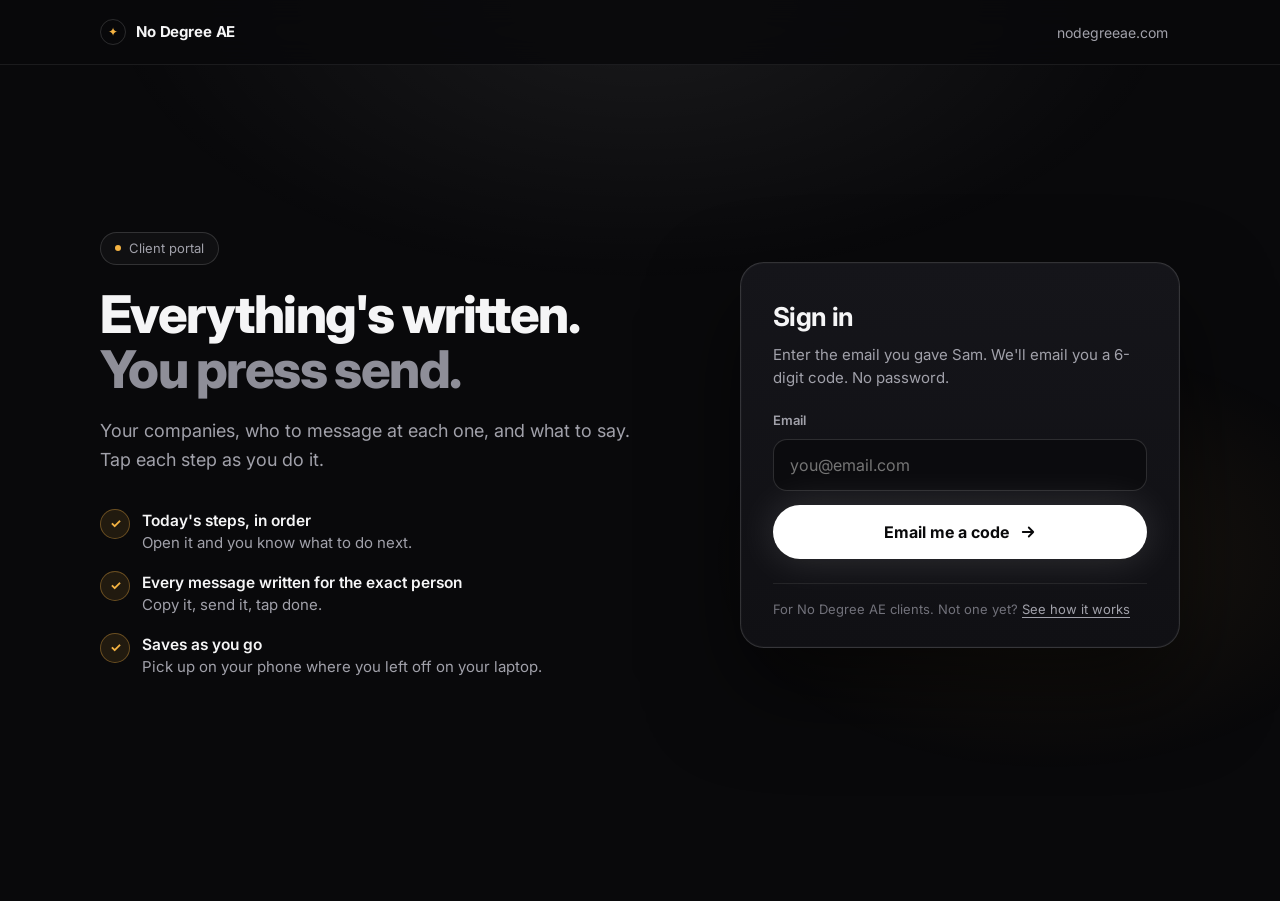
==== commit 4a8b2303: "Portal: new sign-in page, site styling, desktop layout" ====
--- a/portal/index.html
+++ b/portal/index.html
@@ -3,13 +3,13 @@
 <head>
 <meta charset="utf-8">
 <meta name="viewport" content="width=device-width, initial-scale=1, viewport-fit=cover">
-<meta name="theme-color" content="#0B0E14">
+<meta name="theme-color" content="#09090B">
 <meta name="robots" content="noindex, nofollow">
 <meta name="referrer" content="no-referrer">
 <title>Client portal · No Degree AE</title>
 <link rel="preconnect" href="https://fonts.googleapis.com">
-<link rel="stylesheet" href="https://fonts.googleapis.com/css2?family=Bricolage+Grotesque:opsz,wght@12..96,600;12..96,700;12..96,800&family=Manrope:wght@400;500;600;700&display=swap">
-<link rel="stylesheet" href="/portal/portal.css?v=2">
+<link rel="stylesheet" href="https://fonts.googleapis.com/css2?family=Inter:wght@400;500;600;700;800&display=swap">
+<link rel="stylesheet" href="/portal/portal.css?v=3">
 </head>
 <body>
 <div class="top">
@@ -35,7 +35,7 @@
 
 <script src="/portal/supabase.js?v=2.119.0"></script>
 <script src="/portal/lib.js?v=2"></script>
-<script src="/portal/sb.js?v=2"></script>
+<script src="/portal/sb.js?v=3"></script>
 <script>
 (function () {
   'use strict';
--- a/portal/portal.css
+++ b/portal/portal.css
@@ -1,11 +1,11 @@
-/* Client portal + dashboard. Same tokens as nodegreeae.com. */
+/* Client portal + dashboard. Same look as nodegreeae.com (Inter, near-black, gold). */
 :root{
-  --bg:#0B0E14; --bg2:#10141C; --panel:#141923; --panel2:#1A2130;
-  --line:rgba(226,232,240,.08); --line2:rgba(226,232,240,.16);
-  --fg:#EEF1F6; --muted:#9AA4B5; --dim:#6B7486;
-  --gold:#E6B45A; --gold2:#F3CF85; --gold-ink:#1A1304; --ok:#6FCF97; --bad:#F2A27C;
-  --display:"Bricolage Grotesque",ui-sans-serif,system-ui,sans-serif;
-  --body:"Manrope",ui-sans-serif,system-ui,-apple-system,"Segoe UI",sans-serif;
+  --bg:#09090B; --bg2:#0E0E11; --panel:#121216; --panel2:#1C1C22;
+  --line:rgba(255,255,255,.08); --line2:rgba(255,255,255,.14);
+  --fg:#F5F5F6; --muted:#A1A1AA; --dim:#71717A;
+  --gold:#F5B342; --gold2:#FFCB6B; --gold-ink:#140F05; --ok:#6FCF97; --bad:#F2A27C;
+  --display:Inter,ui-sans-serif,system-ui,-apple-system,"Segoe UI",sans-serif;
+  --body:Inter,ui-sans-serif,system-ui,-apple-system,"Segoe UI",sans-serif;
   color-scheme:dark;
 }
 *{box-sizing:border-box}
@@ -15,15 +15,16 @@
 a{color:inherit}
 .wrap{max-width:560px;margin:0 auto;padding:0 16px}
 .wide{max-width:860px}
-h1,h2,h3{font-family:var(--display);letter-spacing:-.02em;margin:0}
+h1,h2,h3{font-family:var(--display);letter-spacing:-.025em;margin:0;font-weight:700}
 p{margin:0}
 [hidden]{display:none!important}
 
-.top{position:sticky;top:0;z-index:5;background:rgba(11,14,20,.94);backdrop-filter:blur(14px);-webkit-backdrop-filter:blur(14px);border-bottom:1px solid var(--line)}
+.top{position:sticky;top:0;z-index:5;background:rgba(9,9,11,.86);backdrop-filter:blur(14px);-webkit-backdrop-filter:blur(14px);border-bottom:1px solid var(--line)}
 .top .wrap{padding-top:12px;padding-bottom:12px}
 .bar1{display:flex;align-items:center;justify-content:space-between;gap:12px}
-.brand{font-family:var(--display);font-weight:800;font-size:16px;display:flex;align-items:center;gap:8px}
-.brand i{width:8px;height:8px;border-radius:50%;background:var(--gold);box-shadow:0 0 0 4px rgba(230,180,90,.18)}
+.brand{font-weight:700;font-size:15px;letter-spacing:-.01em;display:flex;align-items:center;gap:10px;white-space:nowrap}
+.brand i{width:26px;height:26px;border-radius:50%;border:1px solid var(--line2);display:grid;place-items:center;font-style:normal;font-size:12px;color:var(--gold);flex:none}
+.brand i::before{content:"\2726"}
 .whose{font-size:13px;color:var(--muted);text-align:right}
 .save{font-size:12px;color:var(--dim);margin-left:8px;white-space:nowrap}
 .save.bad{color:var(--bad)}
@@ -45,7 +46,7 @@
 .stat{background:var(--panel);border:1px solid var(--line);border-radius:14px;padding:10px 10px 9px}
 .stat b{display:block;font-family:var(--display);font-size:21px;font-variant-numeric:tabular-nums;line-height:1.1}
 .stat span{font-size:11.5px;color:var(--muted)}
-.stat.hot{border-color:rgba(230,180,90,.5)} .stat.hot b{color:var(--gold2)}
+.stat.hot{border-color:rgba(245,179,66,.5)} .stat.hot b{color:var(--gold2)}
 
 .sec{margin-top:28px}
 .sec > h2{font-size:19px;font-weight:700}
@@ -53,7 +54,7 @@
 .co{margin-top:26px}
 .co-head{display:flex;align-items:baseline;justify-content:space-between;gap:10px}
 .co-head h2{font-size:22px;font-weight:700}
-.score{font-family:var(--body);font-size:12px;font-weight:700;color:var(--gold2);border:1px solid rgba(230,180,90,.35);border-radius:99px;padding:1px 7px;margin-left:8px;vertical-align:middle;letter-spacing:0}
+.score{font-family:var(--body);font-size:12px;font-weight:700;color:var(--gold2);border:1px solid rgba(245,179,66,.35);border-radius:99px;padding:1px 7px;margin-left:8px;vertical-align:middle;letter-spacing:0}
 .iv{font-family:var(--body);font-size:11px;font-weight:800;letter-spacing:.08em;text-transform:uppercase;color:var(--gold-ink);background:var(--gold);border-radius:99px;padding:2px 8px;margin-left:8px;vertical-align:middle}
 .count{font-size:13px;color:var(--muted);font-variant-numeric:tabular-nums;white-space:nowrap}
 .co-meta{font-size:13px;color:var(--muted);margin-top:2px}
@@ -65,7 +66,7 @@
 .card.done{border-color:rgba(111,207,151,.28)}
 .card-top{display:flex;align-items:flex-start;justify-content:space-between;gap:10px}
 .chips{display:flex;align-items:center;gap:8px;flex-wrap:wrap}
-.chip{font-size:10.5px;letter-spacing:.1em;text-transform:uppercase;font-weight:700;color:var(--gold);border:1px solid rgba(230,180,90,.35);border-radius:99px;padding:2px 8px;white-space:nowrap}
+.chip{font-size:10.5px;letter-spacing:.1em;text-transform:uppercase;font-weight:700;color:var(--gold);border:1px solid rgba(245,179,66,.35);border-radius:99px;padding:2px 8px;white-space:nowrap}
 .chip.mgr{color:var(--fg);border-color:var(--line2)}
 .chip.soft{color:var(--muted);border-color:var(--line2)}
 .coname{font-size:12.5px;color:var(--muted);font-weight:600}
@@ -75,11 +76,11 @@
 .do b{color:var(--gold2);font-weight:700}
 .msg{background:var(--bg2);border:1px solid var(--line);border-radius:12px;padding:12px;margin-top:10px;font-size:14.5px;white-space:pre-wrap;overflow-wrap:anywhere}
 .msg .subj{display:block;color:var(--muted);font-size:13px;margin-bottom:8px;white-space:normal}
-.msg mark{background:rgba(230,180,90,.18);color:var(--gold2);border-radius:4px;padding:0 3px}
+.msg mark{background:rgba(245,179,66,.18);color:var(--gold2);border-radius:4px;padding:0 3px}
 .fill{font-size:12.5px;color:var(--gold2);margin-top:6px}
 .acts{display:flex;flex-wrap:wrap;gap:8px;margin-top:12px;align-items:center}
 .b{display:inline-flex;align-items:center;justify-content:center;min-height:42px;padding:0 14px;border-radius:999px;border:1px solid var(--line2);background:transparent;font-size:14px;font-weight:600;text-decoration:none}
-.b:hover{border-color:rgba(226,232,240,.3)}
+.b:hover{border-color:rgba(255,255,255,.3)}
 .b.primary{background:var(--gold);border-color:transparent;color:var(--gold-ink);font-weight:700}
 .b.primary:hover{background:var(--gold2)}
 .b.sm{min-height:34px;padding:0 12px;font-size:13px}
@@ -105,7 +106,7 @@
 .plain{background:var(--panel);border:1px solid var(--line);border-radius:16px;padding:14px;font-size:14.5px;margin-top:10px}
 .plain h3{font-size:16px;margin-bottom:6px}
 .plain p + p{margin-top:8px}
-.plain.gold{border-color:rgba(230,180,90,.45)}
+.plain.gold{border-color:rgba(245,179,66,.45)}
 .locked{margin-top:30px;border:1px dashed var(--line2);border-radius:16px;padding:16px;color:var(--muted);font-size:14.5px}
 .locked h3{font-size:16px;color:var(--fg);margin-bottom:6px}
 .center{text-align:center;padding:56px 8px;color:var(--muted)}
@@ -141,29 +142,104 @@
 input.txt{display:block;width:100%;background:var(--bg2);border:1px solid var(--line2);border-radius:12px;padding:10px 12px;font-size:16px;margin-top:8px}
 input.txt:focus-visible,textarea:focus-visible{outline:2px solid var(--gold);outline-offset:1px}
 .mgrbox{background:var(--panel);border:1px solid var(--line);border-radius:16px;padding:12px 14px;margin-top:10px;font-size:14.5px}
-.mgrbox.none{border-color:rgba(230,180,90,.45)}
+.mgrbox.none{border-color:rgba(245,179,66,.45)}
 .mgrbox .tick{font-size:12.5px}
 details.addrep{background:transparent;border-style:dashed}
 details.addrep > summary{font-weight:600;font-size:14.5px}
 .score.yours{color:var(--muted);border-color:var(--line2)}
-.flag.gold{border-color:rgba(230,180,90,.55);color:var(--gold2)}
+.flag.gold{border-color:rgba(245,179,66,.55);color:var(--gold2)}
 .linkbox{font-family:ui-monospace,Menlo,monospace;font-size:12px;background:var(--bg2);border:1px solid var(--line);border-radius:10px;padding:8px;margin-top:8px;overflow-wrap:anywhere;color:var(--muted)}
 @media (prefers-reduced-motion:reduce){.track i{transition:none}}
 
-/* ---- sign in, account line, Sam's test bar (portal v2) ---- */
-.login{max-width:380px;margin:0 auto;padding-top:40px}
-.login p{font-size:15px}
-.login p b{color:var(--fg);overflow-wrap:anywhere}
-.login form{margin-top:18px}
-.login input.txt{text-align:center;min-height:48px}
-.login input.code{font-size:24px;letter-spacing:.3em;font-weight:700;font-variant-numeric:tabular-nums}
-.login .acts{justify-content:center}
-.login .b.primary{width:100%;min-height:48px;font-size:15px}
-.login .b[disabled]{opacity:.6}
-.lg-msg{margin-top:14px;color:var(--bad);font-size:14px}
+
+/* ================= portal v3: sign-in page, account line, test bar, desktop layout ================= */
 .acct{font-size:12.5px;color:var(--dim);text-align:center;padding-top:8px;padding-bottom:calc(28px + env(safe-area-inset-bottom,0px));overflow-wrap:anywhere}
 .acct a{color:var(--muted);text-underline-offset:3px}
 .tbar{background:var(--bg2);border-bottom:1px solid var(--line);font-size:12.5px;color:var(--muted);padding:8px 16px;display:flex;flex-wrap:wrap;gap:6px 10px;align-items:center;justify-content:center;text-align:center}
 .tbar button{border:1px solid var(--line2);background:transparent;border-radius:999px;color:var(--fg);font:inherit;padding:5px 12px;cursor:pointer}
+.navlink{font-size:14px;color:var(--muted);text-decoration:none;padding:6px 12px;border-radius:8px;white-space:nowrap}
+.navlink:hover{color:var(--fg);background:rgba(255,255,255,.05)}
 [hidden]{display:none!important}
-.login input.code::placeholder{letter-spacing:0;font-weight:500;font-size:16px}
+
+/* ---- signed out: the sign-in page ---- */
+body.signed-out{min-height:100vh}
+body.signed-out::before{content:"";position:fixed;inset:0;pointer-events:none;z-index:0;
+  background:radial-gradient(60% 45% at 50% 0%,rgba(255,255,255,.07),transparent 70%),radial-gradient(38% 34% at 82% 62%,rgba(245,179,66,.08),transparent 70%)}
+.signed-out .top,.signed-out main{position:relative;z-index:1}
+.signed-out .top{position:sticky}
+.signed-out .top .wrap{max-width:1120px;padding:0 20px;height:64px;display:flex;align-items:center}
+.signed-out .bar1{width:100%}
+.signed-out .whose{display:none}
+.signed-out main{padding:0 0 56px}
+.signed-out main .wrap{max-width:1120px;padding:0 20px}
+.auth{display:grid;grid-template-columns:minmax(0,1fr) 440px;grid-template-areas:"copy card" "list card";column-gap:80px;align-content:center;min-height:calc(100vh - 64px - 56px);padding:40px 0}
+.auth-copy{grid-area:copy;align-self:end}
+.auth-list{grid-area:list;align-self:start}
+.auth-card{grid-area:card;align-self:center}
+.pill{display:inline-flex;align-items:center;gap:8px;border:1px solid var(--line2);background:rgba(255,255,255,.03);border-radius:999px;padding:6px 14px;font-size:13px;color:var(--muted)}
+.pill::before{content:"";width:6px;height:6px;border-radius:50%;background:var(--gold)}
+.auth-copy h1{font-size:clamp(34px,4.1vw,52px);font-weight:800;letter-spacing:-.03em;line-height:1.06;margin-top:22px}
+.auth-copy h1 span{display:block;color:#8E8E98}
+.auth-copy .sub{color:var(--muted);font-size:18px;line-height:1.6;margin-top:20px;max-width:540px}
+.auth-list{list-style:none;margin:34px 0 0;padding:0;display:grid;gap:16px;max-width:540px}
+.auth-list li{display:grid;grid-template-columns:28px 1fr;gap:14px;align-items:start;font-size:15px;line-height:1.5;color:var(--muted)}
+.auth-list li::before{content:"\2713";width:28px;height:28px;border-radius:50%;display:grid;place-items:center;font-size:13px;font-weight:700;color:var(--gold);border:1px solid rgba(245,179,66,.35);background:rgba(245,179,66,.10)}
+.auth-list b{display:block;color:var(--fg);font-weight:600;font-size:15.5px}
+.auth-card{background:linear-gradient(180deg,#15151A,#101014);border:1px solid var(--line2);border-radius:24px;padding:34px 32px 28px;box-shadow:0 40px 90px rgba(0,0,0,.55),0 0 0 1px rgba(255,255,255,.02) inset}
+.auth-card h2{font-size:26px;font-weight:700}
+.auth-card .lead{color:var(--muted);font-size:15px;margin-top:8px}
+.auth-card .lead b{color:var(--fg);font-weight:600;overflow-wrap:anywhere}
+.auth-card form{margin-top:22px}
+.auth-card label{display:block;font-size:13px;font-weight:600;color:var(--muted);margin-bottom:8px}
+.auth-card input.txt{margin-top:0;min-height:52px;border-radius:14px;padding:12px 16px;background:#0B0B0E}
+.auth-card input.code{text-align:center;font-size:26px;letter-spacing:.32em;font-weight:700;font-variant-numeric:tabular-nums}
+.auth-card input.code::placeholder{letter-spacing:.2em;color:var(--dim);font-weight:500}
+.auth-card .go{display:flex;align-items:center;justify-content:center;gap:10px;width:100%;min-height:54px;margin-top:14px;border:0;border-radius:999px;background:#fff;color:#0A0A0B;font-size:16px;font-weight:700;box-shadow:0 0 40px rgba(255,255,255,.14);transition:transform .15s ease}
+.auth-card .go:hover{transform:translateY(-1px)}
+.auth-card .go[disabled]{opacity:.6;transform:none}
+.auth-card .go svg{width:18px;height:18px}
+.auth-card .go:focus-visible{outline:2px solid var(--gold);outline-offset:3px}
+.auth-card .alt{display:flex;flex-wrap:wrap;gap:4px 18px;justify-content:center;margin-top:14px}
+.lg-msg{margin-top:16px;color:var(--bad);font-size:14px;background:rgba(242,162,124,.08);border:1px solid rgba(242,162,124,.3);border-radius:12px;padding:10px 12px}
+.auth-card .fine{border-top:1px solid var(--line);margin-top:24px;padding-top:16px;font-size:13px;color:var(--dim)}
+.auth-card .fine a{color:var(--muted);text-underline-offset:3px}
+.signed-out .center{max-width:440px;margin:72px auto 0;background:linear-gradient(180deg,#15151A,#101014);border:1px solid var(--line2);border-radius:24px;padding:36px 28px}
+@media (max-width:900px){
+  .auth{grid-template-columns:minmax(0,1fr);grid-template-areas:"copy" "card" "list";row-gap:26px;min-height:0;padding:28px 0 8px}
+  .auth-copy{align-self:auto}
+  .auth-copy .sub{display:none}
+  .auth-copy h1{margin-top:16px}
+  .auth-card{padding:26px 20px 22px;border-radius:20px}
+  .auth-list{margin-top:6px}
+}
+
+/* ---- signed in, on a laptop: sidebar + wide content instead of a phone column ---- */
+@media (min-width:1024px){
+  body:not(.signed-out){padding-left:300px}
+  body:not(.signed-out) .top{position:fixed;left:0;top:0;bottom:0;width:300px;border-bottom:0;border-right:1px solid var(--line);background:var(--bg2);-webkit-backdrop-filter:none;backdrop-filter:none;overflow-y:auto}
+  body:not(.signed-out) .top .wrap{max-width:none;padding:26px 22px 120px}
+  body:not(.signed-out) .bar1{flex-direction:column;align-items:flex-start;gap:22px}
+  body:not(.signed-out) .whose{text-align:left;font-size:15px;color:var(--fg);font-weight:600;display:flex;flex-direction:column;gap:8px;align-items:flex-start}
+  body:not(.signed-out) .save{margin-left:0;font-weight:500}
+  body:not(.signed-out) .tabs{grid-template-columns:1fr;gap:2px;border-radius:16px;padding:5px;margin-top:22px}
+  body:not(.signed-out) .tabs button{text-align:left;padding:11px 14px;border-radius:12px;font-size:14.5px}
+  body:not(.signed-out) .prog{margin-top:18px;background:var(--panel);border:1px solid var(--line);border-radius:16px;padding:16px}
+  body:not(.signed-out) .prog-row{flex-direction:column;align-items:flex-start;gap:2px}
+  body:not(.signed-out) .prog-row b{font-size:30px;letter-spacing:-.02em}
+  body:not(.signed-out) .prog-row span{text-align:left}
+  body:not(.signed-out) .track{margin-top:12px}
+  body:not(.signed-out) main{padding:36px 0 96px}
+  body:not(.signed-out) main .wrap{max-width:820px;padding:0 36px}
+  body:not(.signed-out) main .wrap.wide{max-width:1040px}
+  body:not(.signed-out) .acct{position:fixed;left:0;bottom:0;width:300px;max-width:none;margin:0;z-index:6;text-align:left;padding:14px 22px 16px;border-top:1px solid var(--line);background:var(--bg2);line-height:1.7}
+  body:not(.signed-out) .stats{gap:12px;margin-bottom:24px}
+  body:not(.signed-out) .stat{padding:16px 16px 14px;border-radius:16px}
+  body:not(.signed-out) .stat b{font-size:28px}
+  body:not(.signed-out) .stat span{font-size:13px}
+  body:not(.signed-out) .co-head h2{font-size:26px}
+  body:not(.signed-out) .co-why{font-size:15px}
+  body:not(.signed-out) .card,body:not(.signed-out) .mgrbox,body:not(.signed-out) details.box,body:not(.signed-out) .plain,body:not(.signed-out) .row{padding:20px;border-radius:18px}
+  body:not(.signed-out) .sec > h2{font-size:22px}
+  body:not(.signed-out) .center{padding-top:120px}
+  body:not(.signed-out) .tbar,body:not(.signed-out) .banner{justify-content:flex-start;text-align:left;padding-left:36px}
+}
